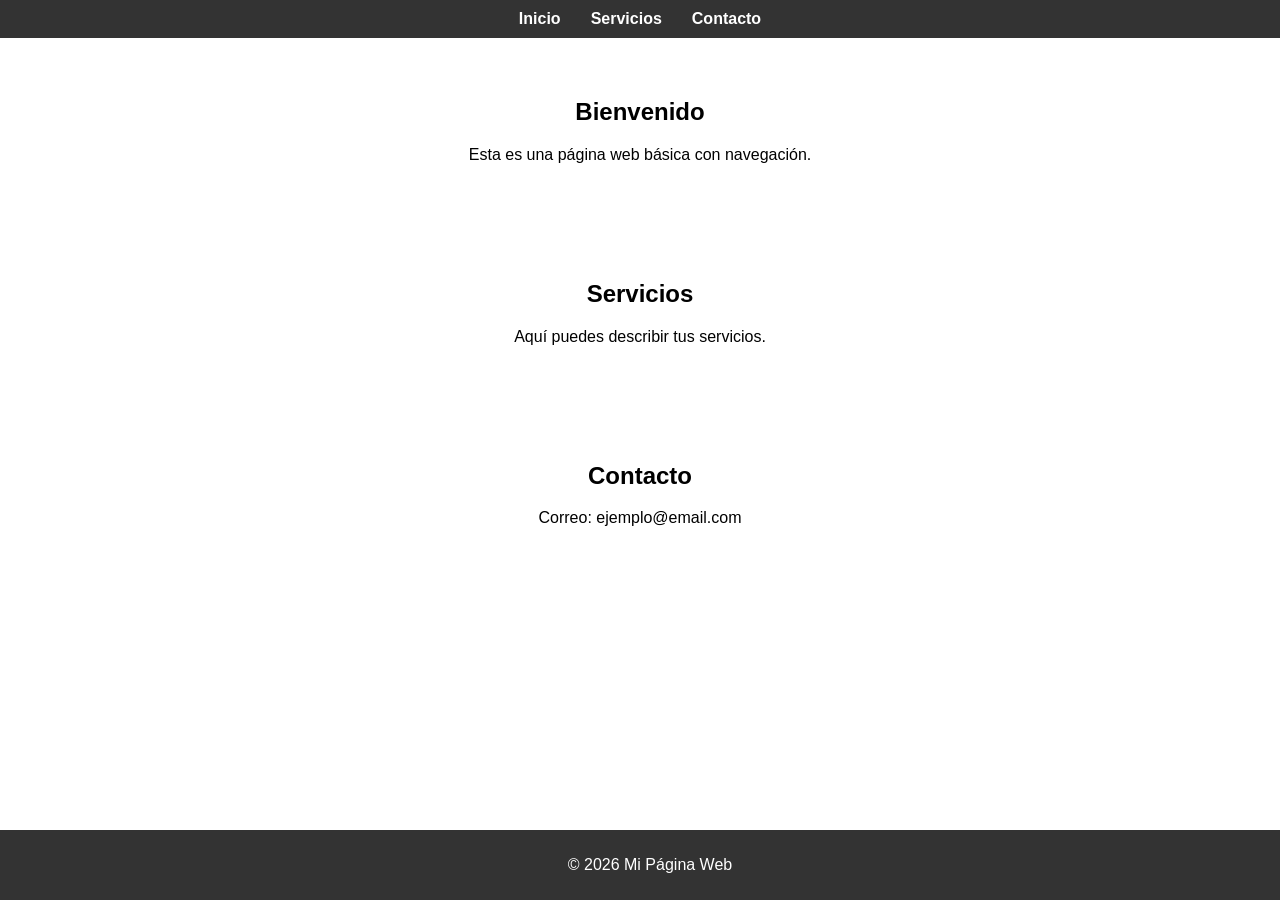
==== index.html @ aeb562b0 "inicio" ====
<!DOCTYPE html>
<html lang="es">
<head>
  <meta charset="UTF-8">
  <meta name="viewport" content="width=device-width, initial-scale=1.0">
  <title>Mi Página Web</title>
  <style>
    body {
      margin: 0;
      font-family: Arial, sans-serif;
    }
    header {
      background-color: #333;
      padding: 10px;
    }
    nav ul {
      list-style: none;
      display: flex;
      justify-content: center;
      padding: 0;
      margin: 0;
    }
    nav ul li {
      margin: 0 15px;
    }
    nav ul li a {
      color: white;
      text-decoration: none;
      font-weight: bold;
    }
    nav ul li a:hover {
      text-decoration: underline;
    }
    section {
      padding: 40px;
      text-align: center;
    }
    footer {
      background-color: #333;
      color: white;
      text-align: center;
      padding: 10px;
      position: fixed;
      bottom: 0;
      width: 100%;
    }
  </style>
</head>
<body>

  <header>
    <nav>
      <ul>
        <li><a href="#inicio">Inicio</a></li>
        <li><a href="#servicios">Servicios</a></li>
        <li><a href="#contacto">Contacto</a></li>
      </ul>
    </nav>

    <!-- Menú de navegación:
         - Inicio: lleva a la sección principal
         - Servicios: muestra lo que ofreces
         - Contacto: información o formulario -->
  </header>

  <section id="inicio">
    <h1>Bienvenido</h1>
    <p>Esta es una página web básica con navegación.</p>
  </section>

  <section id="servicios">
    <h1>Servicios</h1>
    <p>Aquí puedes describir tus servicios.</p>
  </section>

  <section id="contacto">
    <h1>Contacto</h1>
    <p>Correo: ejemplo@email.com</p>
  </section>

  <footer>
    <p>© 2026 Mi Página Web</p>
  </footer>

</body>
</html>
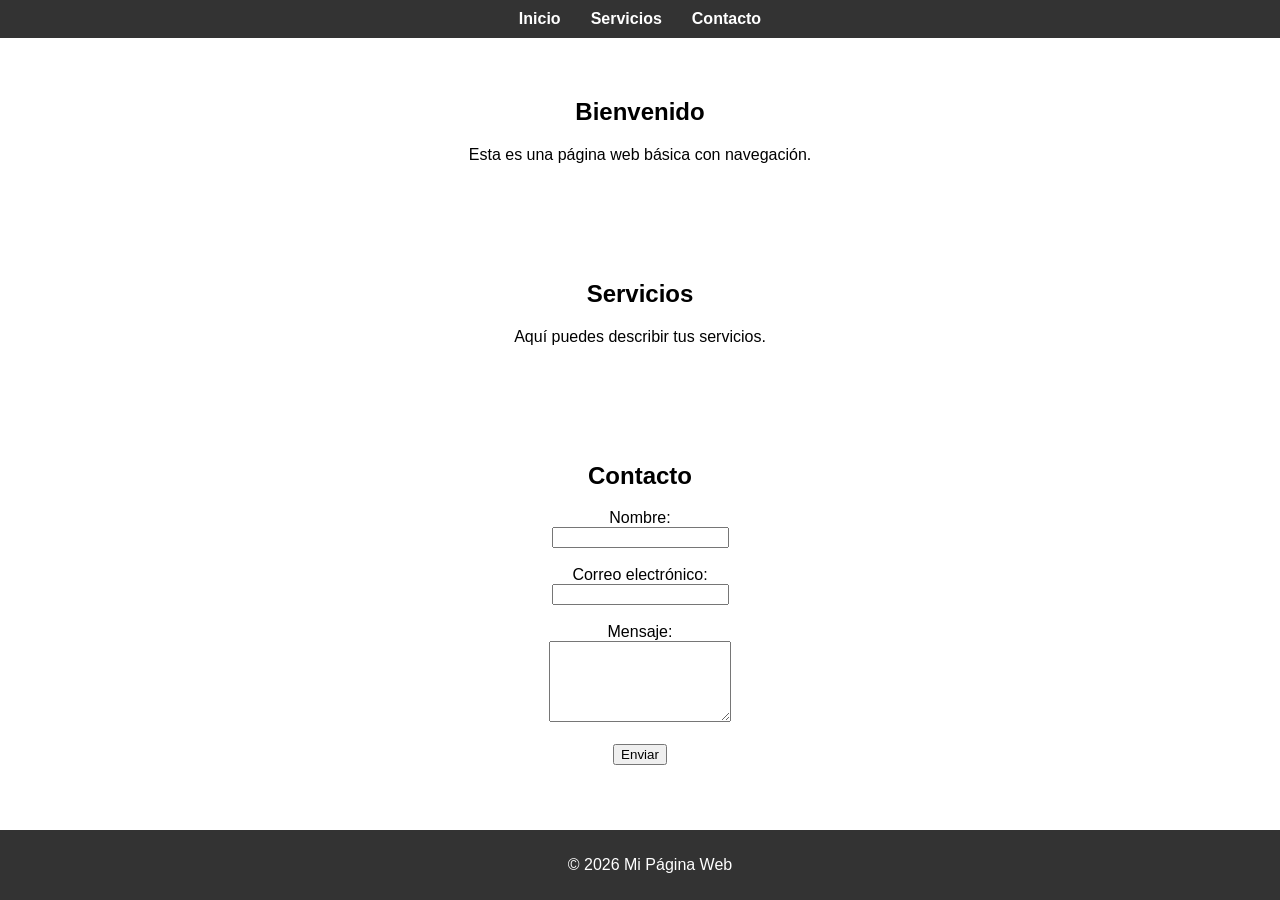
==== commit 97ca07d9: "inicio" ====
--- a/index.html
+++ b/index.html
@@ -75,7 +75,18 @@
 
   <section id="contacto">
     <h1>Contacto</h1>
-    <p>Correo: ejemplo@email.com</p>
+    <form>
+      <label for="nombre">Nombre:</label><br>
+      <input type="text" id="nombre" name="nombre" required><br><br>
+
+      <label for="email">Correo electrónico:</label><br>
+      <input type="email" id="email" name="email" required><br><br>
+
+      <label for="mensaje">Mensaje:</label><br>
+      <textarea id="mensaje" name="mensaje" rows="5" required></textarea><br><br>
+
+      <button type="submit">Enviar</button>
+    </form>
   </section>
 
   <footer>
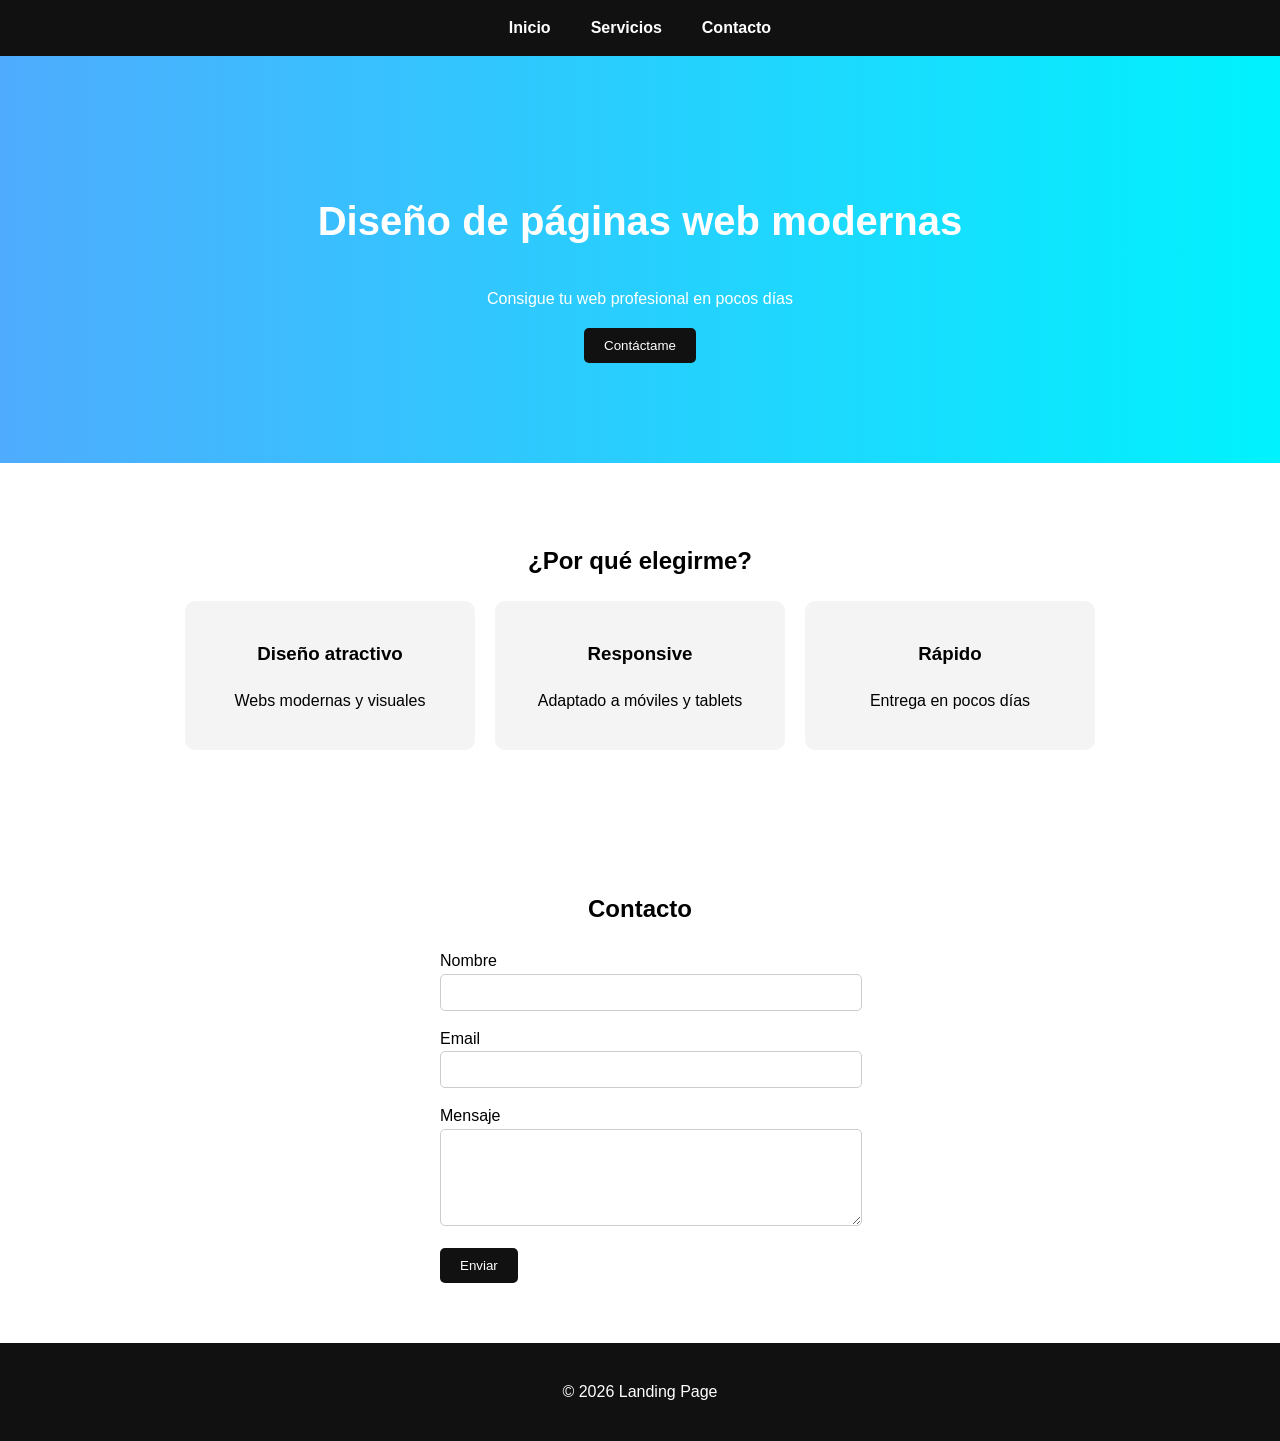
==== commit c8b4f095: "inicio" ====
--- a/index.html
+++ b/index.html
@@ -3,95 +3,158 @@
 <head>
   <meta charset="UTF-8">
   <meta name="viewport" content="width=device-width, initial-scale=1.0">
-  <title>Mi Página Web</title>
+  <title>Landing Page</title>
   <style>
     body {
       margin: 0;
       font-family: Arial, sans-serif;
+      line-height: 1.6;
     }
+
     header {
-      background-color: #333;
-      padding: 10px;
+      background: #111;
+      padding: 15px;
+      position: sticky;
+      top: 0;
     }
+
     nav ul {
-      list-style: none;
       display: flex;
       justify-content: center;
+      list-style: none;
+      margin: 0;
       padding: 0;
-      margin: 0;
     }
+
     nav ul li {
-      margin: 0 15px;
+      margin: 0 20px;
     }
+
     nav ul li a {
       color: white;
       text-decoration: none;
       font-weight: bold;
     }
-    nav ul li a:hover {
-      text-decoration: underline;
-    }
+
     section {
-      padding: 40px;
+      padding: 60px 20px;
       text-align: center;
     }
+
+    #hero {
+      background: linear-gradient(to right, #4facfe, #00f2fe);
+      color: white;
+      padding: 100px 20px;
+    }
+
+    #hero h1 {
+      font-size: 2.5em;
+    }
+
+    button {
+      padding: 10px 20px;
+      border: none;
+      background: #111;
+      color: white;
+      cursor: pointer;
+      border-radius: 5px;
+    }
+
+    button:hover {
+      background: #333;
+    }
+
+    .cards {
+      display: flex;
+      justify-content: center;
+      gap: 20px;
+      flex-wrap: wrap;
+    }
+
+    .card {
+      background: #f4f4f4;
+      padding: 20px;
+      border-radius: 10px;
+      width: 250px;
+    }
+
+    form {
+      max-width: 400px;
+      margin: auto;
+      text-align: left;
+    }
+
+    input, textarea {
+      width: 100%;
+      padding: 10px;
+      margin-bottom: 15px;
+      border: 1px solid #ccc;
+      border-radius: 5px;
+    }
+
     footer {
-      background-color: #333;
+      background: #111;
       color: white;
+      padding: 20px;
       text-align: center;
-      padding: 10px;
-      position: fixed;
-      bottom: 0;
-      width: 100%;
     }
   </style>
 </head>
 <body>
 
-  <header>
-    <nav>
-      <ul>
-        <li><a href="#inicio">Inicio</a></li>
-        <li><a href="#servicios">Servicios</a></li>
-        <li><a href="#contacto">Contacto</a></li>
-      </ul>
-    </nav>
+<header>
+  <nav>
+    <ul>
+      <li><a href="#hero">Inicio</a></li>
+      <li><a href="#beneficios">Servicios</a></li>
+      <li><a href="#contacto">Contacto</a></li>
+    </ul>
+  </nav>
+</header>
 
-    <!-- Menú de navegación:
-         - Inicio: lleva a la sección principal
-         - Servicios: muestra lo que ofreces
-         - Contacto: información o formulario -->
-  </header>
+<section id="hero">
+  <h1>Diseño de páginas web modernas</h1>
+  <p>Consigue tu web profesional en pocos días</p>
+  <a href="#contacto"><button>Contáctame</button></a>
+</section>
 
-  <section id="inicio">
-    <h1>Bienvenido</h1>
-    <p>Esta es una página web básica con navegación.</p>
-  </section>
+<section id="beneficios">
+  <h2>¿Por qué elegirme?</h2>
+  <div class="cards">
+    <div class="card">
+      <h3>Diseño atractivo</h3>
+      <p>Webs modernas y visuales</p>
+    </div>
+    <div class="card">
+      <h3>Responsive</h3>
+      <p>Adaptado a móviles y tablets</p>
+    </div>
+    <div class="card">
+      <h3>Rápido</h3>
+      <p>Entrega en pocos días</p>
+    </div>
+  </div>
+</section>
 
-  <section id="servicios">
-    <h1>Servicios</h1>
-    <p>Aquí puedes describir tus servicios.</p>
-  </section>
+<section id="contacto">
+  <h2>Contacto</h2>
+  <form>
+    <label>Nombre</label>
+    <input type="text" required>
 
-  <section id="contacto">
-    <h1>Contacto</h1>
-    <form>
-      <label for="nombre">Nombre:</label><br>
-      <input type="text" id="nombre" name="nombre" required><br><br>
+    <label>Email</label>
+    <input type="email" required>
 
-      <label for="email">Correo electrónico:</label><br>
-      <input type="email" id="email" name="email" required><br><br>
+    <label>Mensaje</label>
+    <textarea rows="5" required></textarea>
 
-      <label for="mensaje">Mensaje:</label><br>
-      <textarea id="mensaje" name="mensaje" rows="5" required></textarea><br><br>
+    <button type="submit">Enviar</button>
+  </form>
+</section>
 
-      <button type="submit">Enviar</button>
-    </form>
-  </section>
-
-  <footer>
-    <p>© 2026 Mi Página Web</p>
-  </footer>
+<footer>
+  <p>© 2026 Landing Page</p>
+</footer>
 
 </body>
-</html>
+</html>
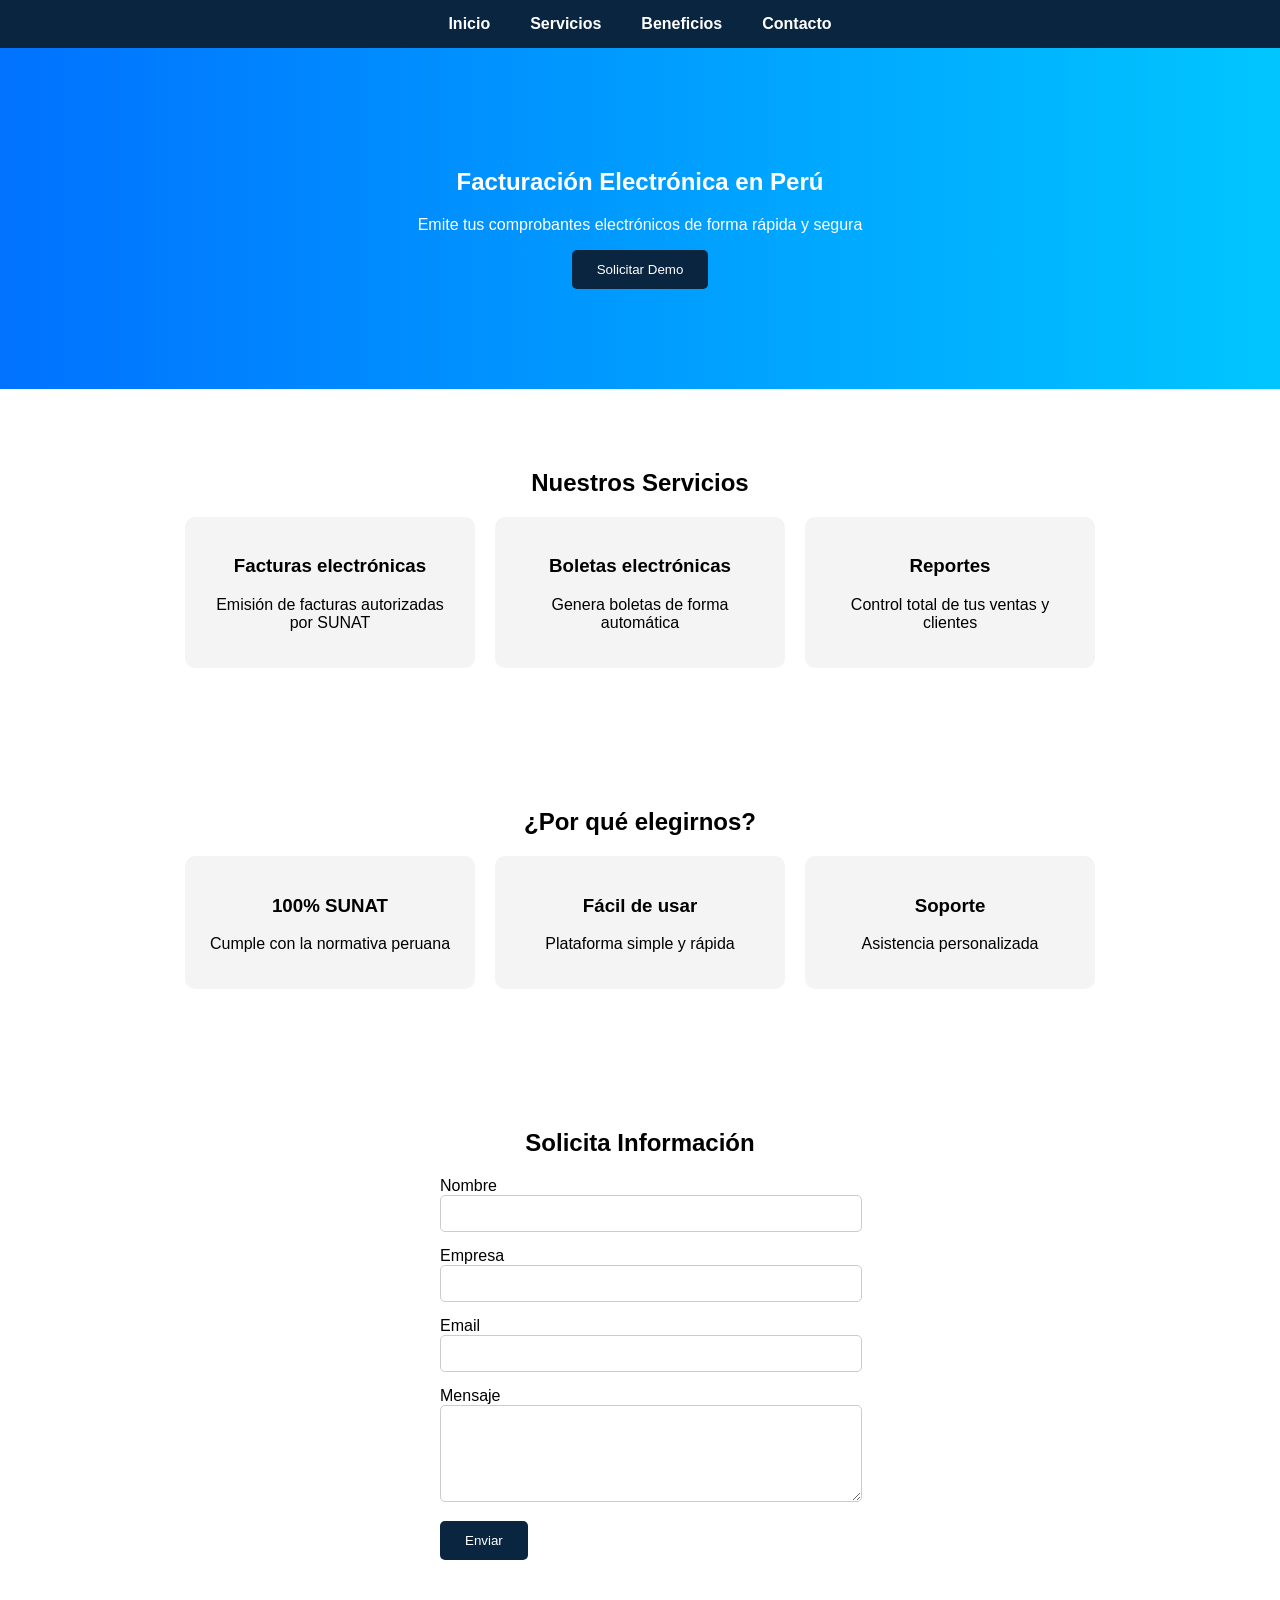
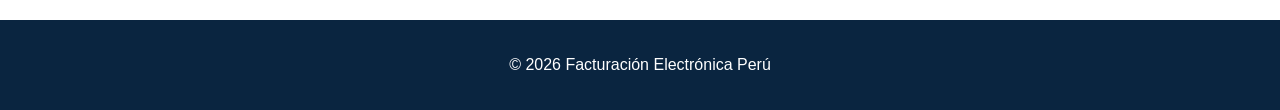
==== commit ba48a00e: "inicio" ====
--- a/index.html
+++ b/index.html
@@ -3,101 +3,48 @@
 <head>
   <meta charset="UTF-8">
   <meta name="viewport" content="width=device-width, initial-scale=1.0">
-  <title>Landing Page</title>
+  <title>Facturación Electrónica Perú</title>
   <style>
-    body {
-      margin: 0;
-      font-family: Arial, sans-serif;
-      line-height: 1.6;
-    }
+    body { margin:0; font-family: Arial, sans-serif; }
 
-    header {
-      background: #111;
-      padding: 15px;
-      position: sticky;
-      top: 0;
-    }
+    header { background:#0a2540; padding:15px; position:sticky; top:0; }
+    nav ul { display:flex; justify-content:center; list-style:none; margin:0; padding:0; }
+    nav ul li { margin:0 20px; }
+    nav ul li a { color:white; text-decoration:none; font-weight:bold; }
 
-    nav ul {
-      display: flex;
-      justify-content: center;
-      list-style: none;
-      margin: 0;
-      padding: 0;
-    }
-
-    nav ul li {
-      margin: 0 20px;
-    }
-
-    nav ul li a {
-      color: white;
-      text-decoration: none;
-      font-weight: bold;
-    }
-
-    section {
-      padding: 60px 20px;
-      text-align: center;
-    }
+    section { padding:60px 20px; text-align:center; }
 
     #hero {
-      background: linear-gradient(to right, #4facfe, #00f2fe);
-      color: white;
-      padding: 100px 20px;
-    }
-
-    #hero h1 {
-      font-size: 2.5em;
+      background: linear-gradient(to right, #0072ff, #00c6ff);
+      color:white;
+      padding:100px 20px;
     }
 
     button {
-      padding: 10px 20px;
-      border: none;
-      background: #111;
-      color: white;
-      cursor: pointer;
-      border-radius: 5px;
+      padding:12px 25px;
+      border:none;
+      background:#0a2540;
+      color:white;
+      border-radius:5px;
+      cursor:pointer;
     }
 
-    button:hover {
-      background: #333;
+    .cards { display:flex; justify-content:center; gap:20px; flex-wrap:wrap; }
+
+    .card {
+      background:#f4f4f4;
+      padding:20px;
+      border-radius:10px;
+      width:250px;
     }
 
-    .cards {
-      display: flex;
-      justify-content: center;
-      gap: 20px;
-      flex-wrap: wrap;
+    form { max-width:400px; margin:auto; text-align:left; }
+    input, textarea {
+      width:100%; padding:10px; margin-bottom:15px;
+      border:1px solid #ccc; border-radius:5px;
     }
 
-    .card {
-      background: #f4f4f4;
-      padding: 20px;
-      border-radius: 10px;
-      width: 250px;
-    }
-
-    form {
-      max-width: 400px;
-      margin: auto;
-      text-align: left;
-    }
-
-    input, textarea {
-      width: 100%;
-      padding: 10px;
-      margin-bottom: 15px;
-      border: 1px solid #ccc;
-      border-radius: 5px;
-    }
-
-    footer {
-      background: #111;
-      color: white;
-      padding: 20px;
-      text-align: center;
-    }
+    footer { background:#0a2540; color:white; text-align:center; padding:20px; }
   </style>
 </head>
 <body>
@@ -106,40 +53,62 @@
   <nav>
     <ul>
       <li><a href="#hero">Inicio</a></li>
-      <li><a href="#beneficios">Servicios</a></li>
+      <li><a href="#servicios">Servicios</a></li>
+      <li><a href="#beneficios">Beneficios</a></li>
       <li><a href="#contacto">Contacto</a></li>
     </ul>
   </nav>
 </header>
 
 <section id="hero">
-  <h1>Diseño de páginas web modernas</h1>
-  <p>Consigue tu web profesional en pocos días</p>
-  <a href="#contacto"><button>Contáctame</button></a>
+  <h1>Facturación Electrónica en Perú</h1>
+  <p>Emite tus comprobantes electrónicos de forma rápida y segura</p>
+  <a href="#contacto"><button>Solicitar Demo</button></a>
+</section>
+
+<section id="servicios">
+  <h2>Nuestros Servicios</h2>
+  <div class="cards">
+    <div class="card">
+      <h3>Facturas electrónicas</h3>
+      <p>Emisión de facturas autorizadas por SUNAT</p>
+    </div>
+    <div class="card">
+      <h3>Boletas electrónicas</h3>
+      <p>Genera boletas de forma automática</p>
+    </div>
+    <div class="card">
+      <h3>Reportes</h3>
+      <p>Control total de tus ventas y clientes</p>
+    </div>
+  </div>
 </section>
 
 <section id="beneficios">
-  <h2>¿Por qué elegirme?</h2>
+  <h2>¿Por qué elegirnos?</h2>
   <div class="cards">
     <div class="card">
-      <h3>Diseño atractivo</h3>
-      <p>Webs modernas y visuales</p>
+      <h3>100% SUNAT</h3>
+      <p>Cumple con la normativa peruana</p>
     </div>
     <div class="card">
-      <h3>Responsive</h3>
-      <p>Adaptado a móviles y tablets</p>
+      <h3>Fácil de usar</h3>
+      <p>Plataforma simple y rápida</p>
     </div>
     <div class="card">
-      <h3>Rápido</h3>
-      <p>Entrega en pocos días</p>
+      <h3>Soporte</h3>
+      <p>Asistencia personalizada</p>
     </div>
   </div>
 </section>
 
 <section id="contacto">
-  <h2>Contacto</h2>
+  <h2>Solicita Información</h2>
   <form>
     <label>Nombre</label>
+    <input type="text" required>
+
+    <label>Empresa</label>
     <input type="text" required>
 
     <label>Email</label>
@@ -153,7 +122,7 @@
 </section>
 
 <footer>
-  <p>© 2026 Landing Page</p>
+  <p>© 2026 Facturación Electrónica Perú</p>
 </footer>
 
 </body>
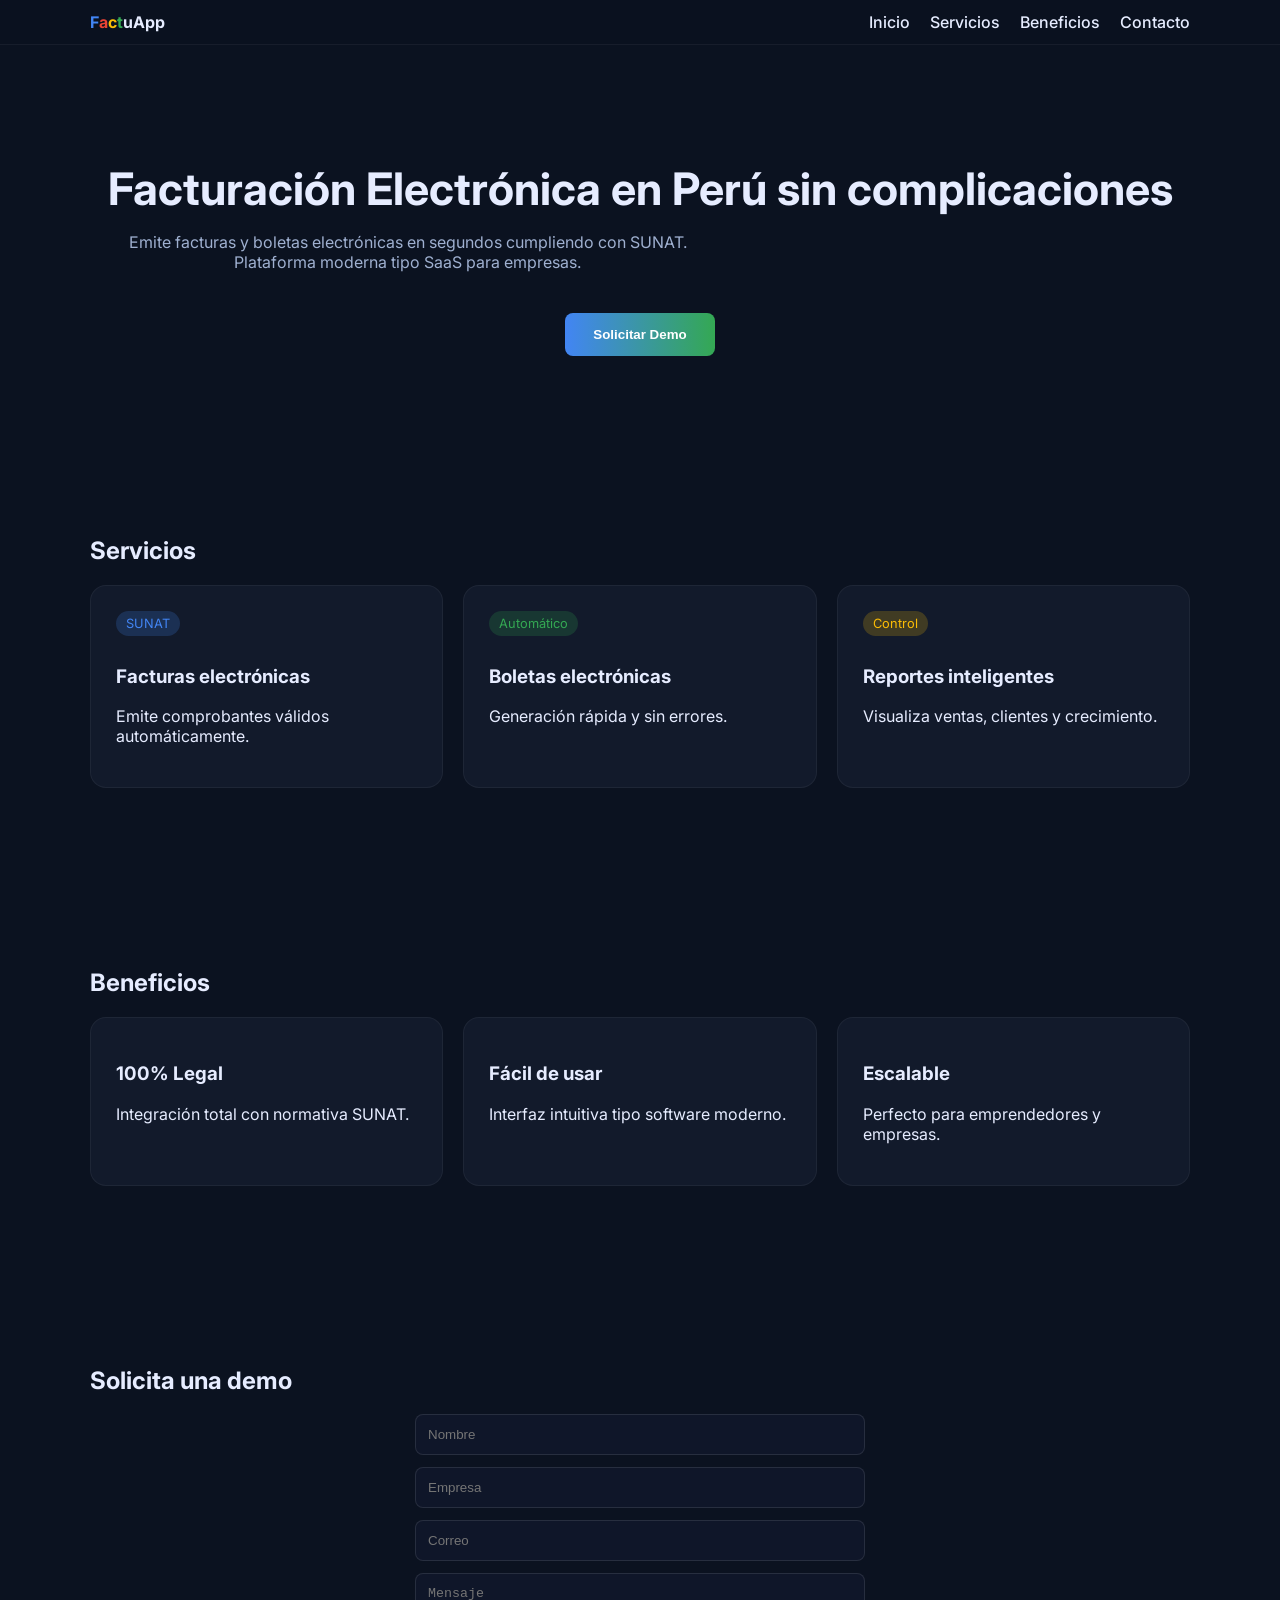
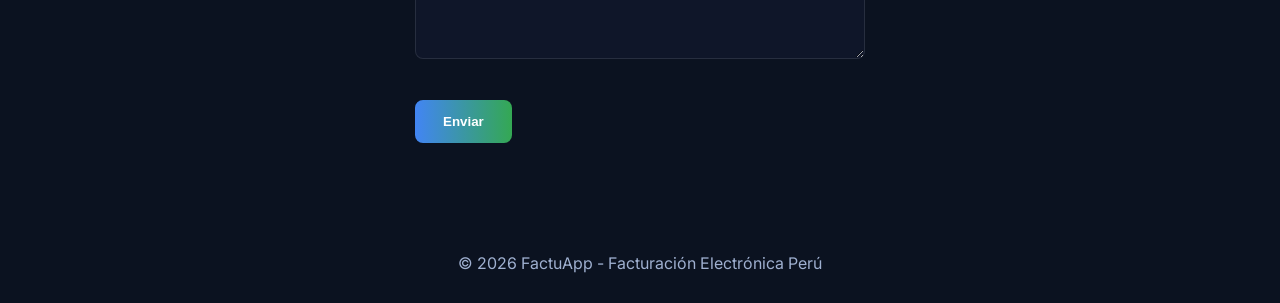
==== commit a3521901: "inicio" ====
--- a/index.html
+++ b/index.html
@@ -3,126 +3,156 @@
 <head>
   <meta charset="UTF-8">
   <meta name="viewport" content="width=device-width, initial-scale=1.0">
-  <title>Facturación Electrónica Perú</title>
+  <title>Facturación Electrónica Perú | SaaS</title>
+  <link href="https://fonts.googleapis.com/css2?family=Inter:wght@300;400;600;700&display=swap" rel="stylesheet">
   <style>
-    body { margin:0; font-family: Arial, sans-serif; }
-
-    header { background:#0a2540; padding:15px; position:sticky; top:0; }
-    nav ul { display:flex; justify-content:center; list-style:none; margin:0; padding:0; }
-    nav ul li { margin:0 20px; }
-    nav ul li a { color:white; text-decoration:none; font-weight:bold; }
-
-    section { padding:60px 20px; text-align:center; }
-
-    #hero {
-      background: linear-gradient(to right, #0072ff, #00c6ff);
-      color:white;
-      padding:100px 20px;
+    :root{
+      --g-blue:#4285F4; --g-red:#EA4335; --g-yellow:#FBBC05; --g-green:#34A853;
+      --bg:#0b1220; --card:#121a2b; --text:#e6ecff; --muted:#9fb0d0;
     }
 
-    button {
-      padding:12px 25px;
+    *{box-sizing:border-box}
+    body{margin:0;font-family:'Inter',sans-serif;background:var(--bg);color:var(--text)}
+
+    header{position:sticky;top:0;background:rgba(11,18,32,.9);backdrop-filter: blur(10px);padding:12px 20px;border-bottom:1px solid rgba(255,255,255,.05)}
+    nav{display:flex;justify-content:space-between;align-items:center;max-width:1100px;margin:auto}
+    nav ul{display:flex;list-style:none;margin:0;padding:0;gap:20px}
+    nav a{color:var(--text);text-decoration:none;font-weight:500}
+
+    .logo{font-weight:700}
+    .logo span:nth-child(1){color:var(--g-blue)}
+    .logo span:nth-child(2){color:var(--g-red)}
+    .logo span:nth-child(3){color:var(--g-yellow)}
+    .logo span:nth-child(4){color:var(--g-green)}
+
+    section{padding:80px 20px}
+    .container{max-width:1100px;margin:auto}
+
+    #hero{display:flex;flex-direction:column;align-items:center;text-align:center}
+    #hero h1{font-size:2.8em;margin-bottom:15px}
+    #hero p{color:var(--muted);max-width:600px}
+
+    .cta{
+      margin-top:25px;
+      padding:14px 28px;
       border:none;
-      background:#0a2540;
+      border-radius:8px;
+      background:linear-gradient(90deg,var(--g-blue),var(--g-green));
       color:white;
-      border-radius:5px;
+      font-weight:600;
       cursor:pointer;
     }
 
-    .cards { display:flex; justify-content:center; gap:20px; flex-wrap:wrap; }
+    .grid{display:grid;grid-template-columns:repeat(auto-fit,minmax(250px,1fr));gap:20px}
 
-    .card {
-      background:#f4f4f4;
-      padding:20px;
-      border-radius:10px;
-      width:250px;
+    .card{
+      background:var(--card);
+      padding:25px;
+      border-radius:16px;
+      border:1px solid rgba(255,255,255,.05);
+      transition:.3s;
     }
 
-    form { max-width:400px; margin:auto; text-align:left; }
-    input, textarea {
-      width:100%; padding:10px; margin-bottom:15px;
-      border:1px solid #ccc; border-radius:5px;
+    .card:hover{transform:translateY(-5px)}
+
+    .badge{display:inline-block;padding:5px 10px;border-radius:20px;font-size:.8em;margin-bottom:10px}
+    .blue{background:rgba(66,133,244,.2);color:var(--g-blue)}
+    .green{background:rgba(52,168,83,.2);color:var(--g-green)}
+    .yellow{background:rgba(251,188,5,.2);color:var(--g-yellow)}
+
+    form{max-width:450px;margin:auto}
+    input,textarea{
+      width:100%;padding:12px;margin-bottom:12px;
+      border-radius:8px;border:1px solid rgba(255,255,255,.1);
+      background:#0f1629;color:white;
     }
 
-    footer { background:#0a2540; color:white; text-align:center; padding:20px; }
+    footer{padding:30px;text-align:center;color:var(--muted)}
+
   </style>
 </head>
 <body>
 
 <header>
   <nav>
+    <div class="logo">
+      <span>F</span><span>a</span><span>c</span><span>t</span>uApp
+    </div>
     <ul>
       <li><a href="#hero">Inicio</a></li>
-      <li><a href="#servicios">Servicios</a></li>
-      <li><a href="#beneficios">Beneficios</a></li>
-      <li><a href="#contacto">Contacto</a></li>
+      <li><a href="#features">Servicios</a></li>
+      <li><a href="#benefits">Beneficios</a></li>
+      <li><a href="#contact">Contacto</a></li>
     </ul>
   </nav>
 </header>
 
 <section id="hero">
-  <h1>Facturación Electrónica en Perú</h1>
-  <p>Emite tus comprobantes electrónicos de forma rápida y segura</p>
-  <a href="#contacto"><button>Solicitar Demo</button></a>
+  <div class="container">
+    <h1>Facturación Electrónica en Perú sin complicaciones</h1>
+    <p>Emite facturas y boletas electrónicas en segundos cumpliendo con SUNAT. Plataforma moderna tipo SaaS para empresas.</p>
+    <a href="#contact"><button class="cta">Solicitar Demo</button></a>
+  </div>
 </section>
 
-<section id="servicios">
-  <h2>Nuestros Servicios</h2>
-  <div class="cards">
-    <div class="card">
-      <h3>Facturas electrónicas</h3>
-      <p>Emisión de facturas autorizadas por SUNAT</p>
-    </div>
-    <div class="card">
-      <h3>Boletas electrónicas</h3>
-      <p>Genera boletas de forma automática</p>
-    </div>
-    <div class="card">
-      <h3>Reportes</h3>
-      <p>Control total de tus ventas y clientes</p>
+<section id="features">
+  <div class="container">
+    <h2>Servicios</h2>
+    <div class="grid">
+      <div class="card">
+        <div class="badge blue">SUNAT</div>
+        <h3>Facturas electrónicas</h3>
+        <p>Emite comprobantes válidos automáticamente.</p>
+      </div>
+      <div class="card">
+        <div class="badge green">Automático</div>
+        <h3>Boletas electrónicas</h3>
+        <p>Generación rápida y sin errores.</p>
+      </div>
+      <div class="card">
+        <div class="badge yellow">Control</div>
+        <h3>Reportes inteligentes</h3>
+        <p>Visualiza ventas, clientes y crecimiento.</p>
+      </div>
     </div>
   </div>
 </section>
 
-<section id="beneficios">
-  <h2>¿Por qué elegirnos?</h2>
-  <div class="cards">
-    <div class="card">
-      <h3>100% SUNAT</h3>
-      <p>Cumple con la normativa peruana</p>
-    </div>
-    <div class="card">
-      <h3>Fácil de usar</h3>
-      <p>Plataforma simple y rápida</p>
-    </div>
-    <div class="card">
-      <h3>Soporte</h3>
-      <p>Asistencia personalizada</p>
+<section id="benefits">
+  <div class="container">
+    <h2>Beneficios</h2>
+    <div class="grid">
+      <div class="card">
+        <h3>100% Legal</h3>
+        <p>Integración total con normativa SUNAT.</p>
+      </div>
+      <div class="card">
+        <h3>Fácil de usar</h3>
+        <p>Interfaz intuitiva tipo software moderno.</p>
+      </div>
+      <div class="card">
+        <h3>Escalable</h3>
+        <p>Perfecto para emprendedores y empresas.</p>
+      </div>
     </div>
   </div>
 </section>
 
-<section id="contacto">
-  <h2>Solicita Información</h2>
-  <form>
-    <label>Nombre</label>
-    <input type="text" required>
-
-    <label>Empresa</label>
-    <input type="text" required>
-
-    <label>Email</label>
-    <input type="email" required>
-
-    <label>Mensaje</label>
-    <textarea rows="5" required></textarea>
-
-    <button type="submit">Enviar</button>
-  </form>
+<section id="contact">
+  <div class="container">
+    <h2>Solicita una demo</h2>
+    <form>
+      <input type="text" placeholder="Nombre" required>
+      <input type="text" placeholder="Empresa" required>
+      <input type="email" placeholder="Correo" required>
+      <textarea rows="4" placeholder="Mensaje"></textarea>
+      <button class="cta">Enviar</button>
+    </form>
+  </div>
 </section>
 
 <footer>
-  <p>© 2026 Facturación Electrónica Perú</p>
+  © 2026 FactuApp - Facturación Electrónica Perú
 </footer>
 
 </body>
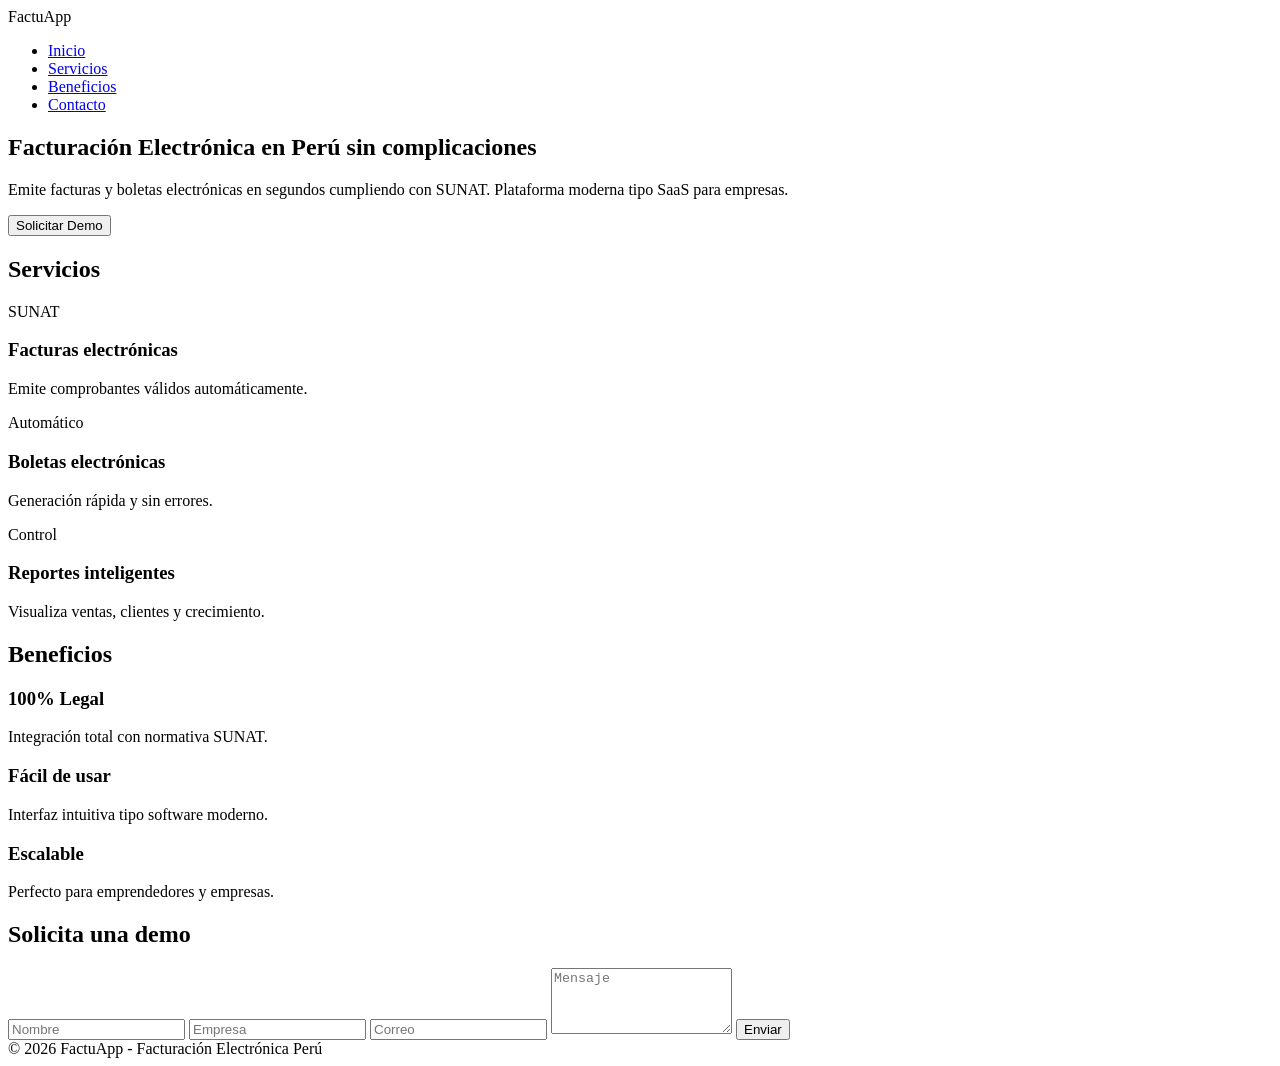
==== commit caf4d4ae: "cambio" ====
--- a/index.html
+++ b/index.html
@@ -5,71 +5,6 @@
   <meta name="viewport" content="width=device-width, initial-scale=1.0">
   <title>Facturación Electrónica Perú | SaaS</title>
   <link href="https://fonts.googleapis.com/css2?family=Inter:wght@300;400;600;700&display=swap" rel="stylesheet">
-  <style>
-    :root{
-      --g-blue:#4285F4; --g-red:#EA4335; --g-yellow:#FBBC05; --g-green:#34A853;
-      --bg:#0b1220; --card:#121a2b; --text:#e6ecff; --muted:#9fb0d0;
-    }
-
-    *{box-sizing:border-box}
-    body{margin:0;font-family:'Inter',sans-serif;background:var(--bg);color:var(--text)}
-
-    header{position:sticky;top:0;background:rgba(11,18,32,.9);backdrop-filter: blur(10px);padding:12px 20px;border-bottom:1px solid rgba(255,255,255,.05)}
-    nav{display:flex;justify-content:space-between;align-items:center;max-width:1100px;margin:auto}
-    nav ul{display:flex;list-style:none;margin:0;padding:0;gap:20px}
-    nav a{color:var(--text);text-decoration:none;font-weight:500}
-
-    .logo{font-weight:700}
-    .logo span:nth-child(1){color:var(--g-blue)}
-    .logo span:nth-child(2){color:var(--g-red)}
-    .logo span:nth-child(3){color:var(--g-yellow)}
-    .logo span:nth-child(4){color:var(--g-green)}
-
-    section{padding:80px 20px}
-    .container{max-width:1100px;margin:auto}
-
-    #hero{display:flex;flex-direction:column;align-items:center;text-align:center}
-    #hero h1{font-size:2.8em;margin-bottom:15px}
-    #hero p{color:var(--muted);max-width:600px}
-
-    .cta{
-      margin-top:25px;
-      padding:14px 28px;
-      border:none;
-      border-radius:8px;
-      background:linear-gradient(90deg,var(--g-blue),var(--g-green));
-      color:white;
-      font-weight:600;
-      cursor:pointer;
-    }
-
-    .grid{display:grid;grid-template-columns:repeat(auto-fit,minmax(250px,1fr));gap:20px}
-
-    .card{
-      background:var(--card);
-      padding:25px;
-      border-radius:16px;
-      border:1px solid rgba(255,255,255,.05);
-      transition:.3s;
-    }
-
-    .card:hover{transform:translateY(-5px)}
-
-    .badge{display:inline-block;padding:5px 10px;border-radius:20px;font-size:.8em;margin-bottom:10px}
-    .blue{background:rgba(66,133,244,.2);color:var(--g-blue)}
-    .green{background:rgba(52,168,83,.2);color:var(--g-green)}
-    .yellow{background:rgba(251,188,5,.2);color:var(--g-yellow)}
-
-    form{max-width:450px;margin:auto}
-    input,textarea{
-      width:100%;padding:12px;margin-bottom:12px;
-      border-radius:8px;border:1px solid rgba(255,255,255,.1);
-      background:#0f1629;color:white;
-    }
-
-    footer{padding:30px;text-align:center;color:var(--muted)}
-
-  </style>
 </head>
 <body>
 
@@ -156,4 +91,4 @@
 </footer>
 
 </body>
-</html>+</html>
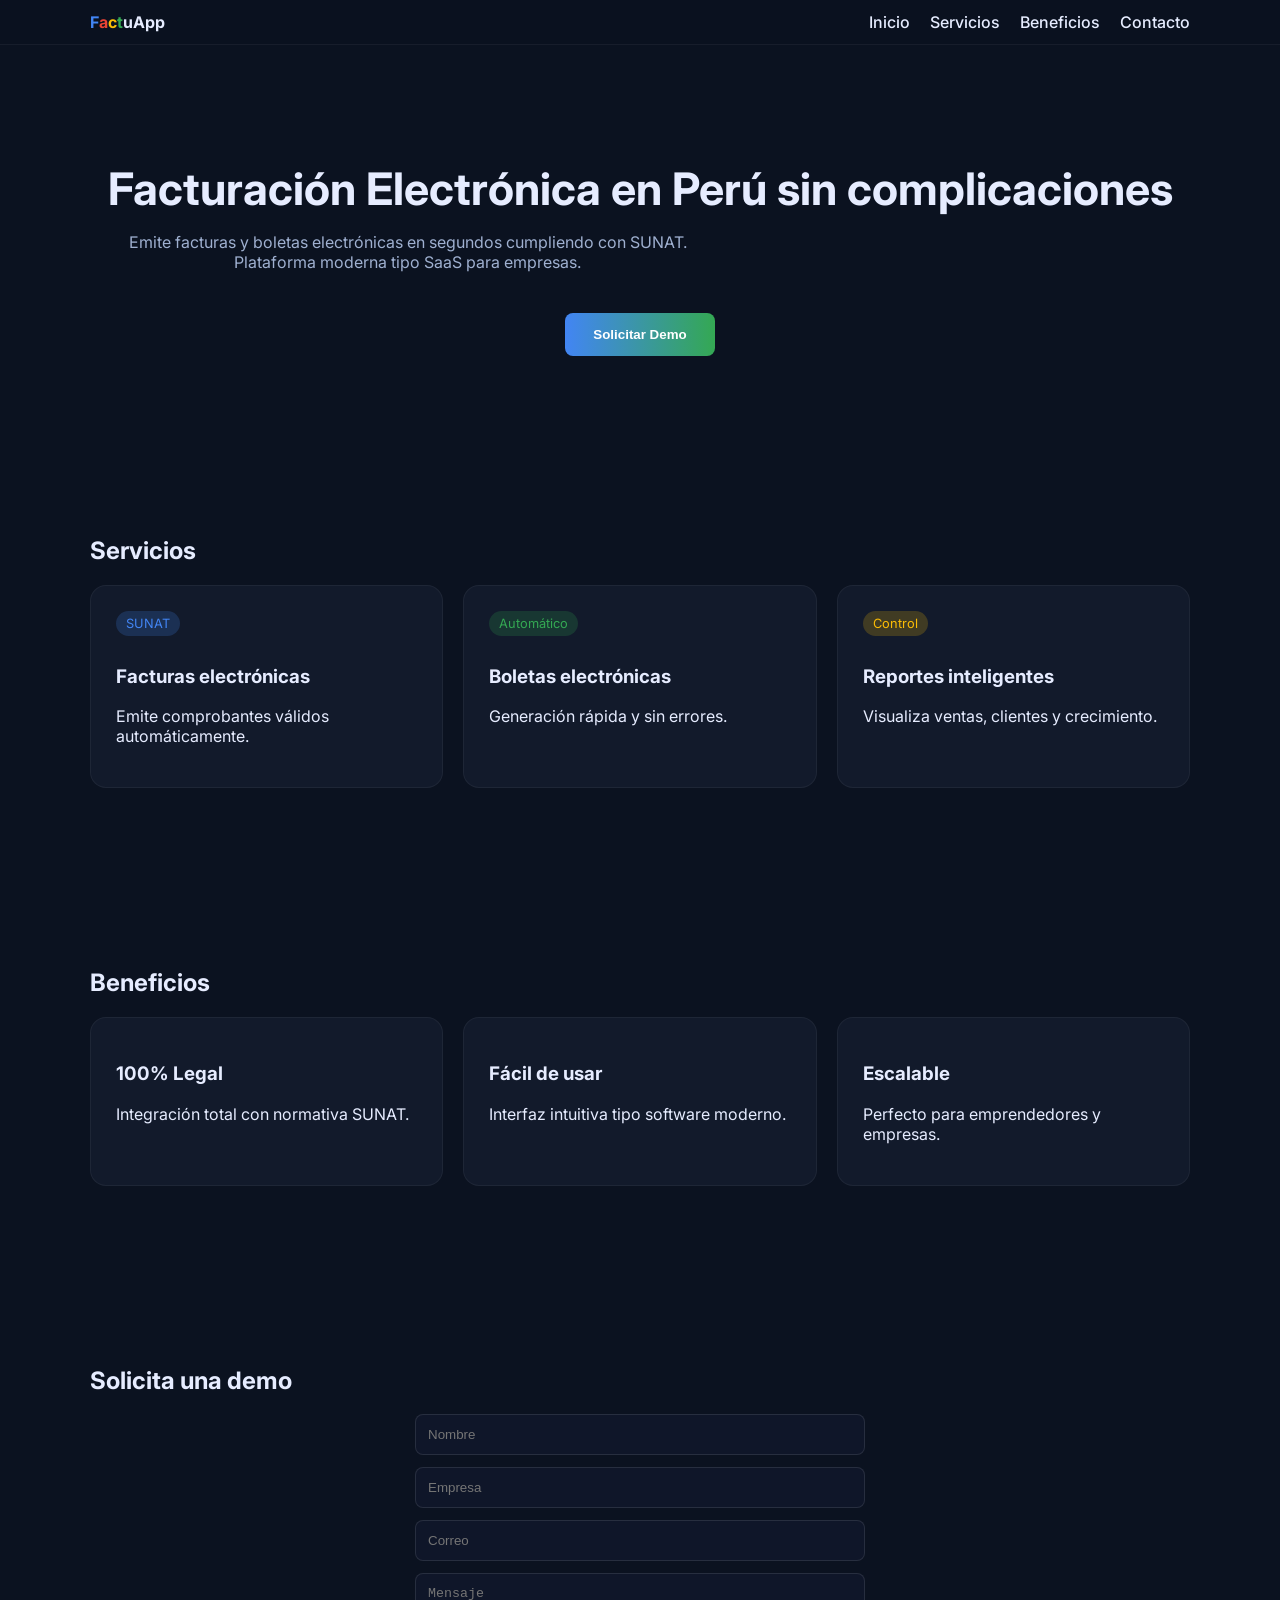
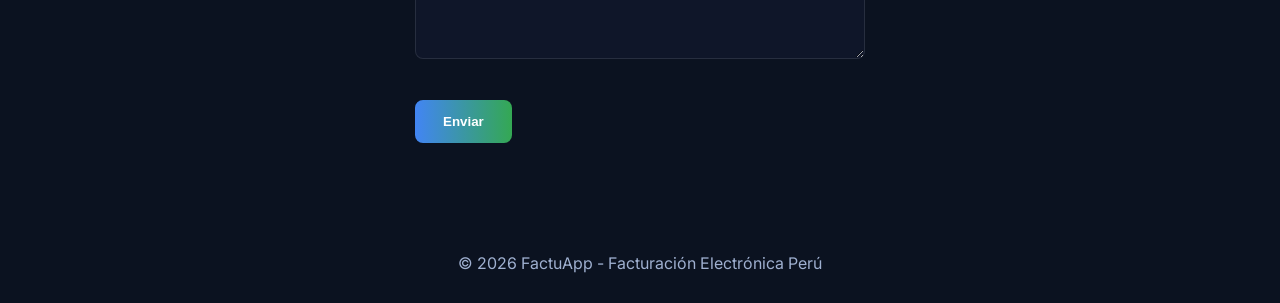
==== commit afbe5d70: "agrego link style" ====
--- a/index.html
+++ b/index.html
@@ -5,6 +5,7 @@
   <meta name="viewport" content="width=device-width, initial-scale=1.0">
   <title>Facturación Electrónica Perú | SaaS</title>
   <link href="https://fonts.googleapis.com/css2?family=Inter:wght@300;400;600;700&display=swap" rel="stylesheet">
+  <link rel="stylesheet" href="style/style.css">
 </head>
 <body>
 
--- a/style/style.css
+++ b/style/style.css
@@ -0,0 +1,225 @@
+:root {
+    --g-blue: #4285F4;
+    --g-red: #EA4335;
+    --g-yellow: #FBBC05;
+    --g-green: #34A853;
+    --bg: #0b1220;
+    --card: #121a2b;
+    --text: #e6ecff;
+    --muted: #9fb0d0;
+}
+
+* {
+    box-sizing: border-box
+}
+
+body {
+    margin: 0;
+    font-family: 'Inter', sans-serif;
+    background: var(--bg);
+    color: var(--text)
+}
+
+header {
+    position: sticky;
+    top: 0;
+    background: rgba(11, 18, 32, .9);
+    backdrop-filter: blur(10px);
+    padding: 12px 20px;
+    border-bottom: 1px solid rgba(255, 255, 255, .05)
+}
+
+nav {
+    display: flex;
+    justify-content: space-between;
+    align-items: center;
+    max-width: 1100px;
+    margin: auto
+}
+
+nav ul {
+    display: flex;
+    list-style: none;
+    margin: 0;
+    padding: 0;
+    gap: 20px
+}
+
+nav a {
+    color: var(--text);
+    text-decoration: none;
+    font-weight: 500
+}
+
+.logo {
+    font-weight: 700
+}
+
+.logo span:nth-child(1) {
+    color: var(--g-blue)
+}
+
+.logo span:nth-child(2) {
+    color: var(--g-red)
+}
+
+.logo span:nth-child(3) {
+    color: var(--g-yellow)
+}
+
+.logo span:nth-child(4) {
+    color: var(--g-green)
+}
+
+section {
+    padding: 80px 20px
+}
+
+.container {
+    max-width: 1100px;
+    margin: auto
+}
+
+#hero {
+    display: flex;
+    flex-direction: column;
+    align-items: center;
+    text-align: center
+}
+
+#hero h1 {
+    font-size: 2.8em;
+    margin-bottom: 15px
+}
+
+#hero p {
+    color: var(--muted);
+    max-width: 600px
+}
+
+.cta {
+    margin-top: 25px;
+    padding: 14px 28px;
+    border: none;
+    border-radius: 8px;
+    background: linear-gradient(90deg, var(--g-blue), var(--g-green));
+    color: white;
+    font-weight: 600;
+    cursor: pointer;
+}
+
+.grid {
+    display: grid;
+    grid-template-columns: repeat(auto-fit, minmax(250px, 1fr));
+    gap: 20px
+}
+
+.card {
+    background: var(--card);
+    padding: 25px;
+    border-radius: 16px;
+    border: 1px solid rgba(255, 255, 255, .05);
+    transition: .3s;
+}
+
+.card:hover {
+    transform: translateY(-5px)
+}
+
+.badge {
+    display: inline-block;
+    padding: 5px 10px;
+    border-radius: 20px;
+    font-size: .8em;
+    margin-bottom: 10px
+}
+
+.blue {
+    background: rgba(66, 133, 244, .2);
+    color: var(--g-blue)
+}
+
+.green {
+    background: rgba(52, 168, 83, .2);
+    color: var(--g-green)
+}
+
+.yellow {
+    background: rgba(251, 188, 5, .2);
+    color: var(--g-yellow)
+}
+
+form {
+    max-width: 450px;
+    margin: auto
+}
+
+input,
+textarea {
+    width: 100%;
+    padding: 12px;
+    margin-bottom: 12px;
+    border-radius: 8px;
+    border: 1px solid rgba(255, 255, 255, .1);
+    background: #0f1629;
+    color: white;
+}
+
+footer {
+    padding: 30px;
+    text-align: center;
+    color: var(--muted)
+}
+
+
+/* RESPONSIVE */
+@media (max-width: 900px) {
+    #hero h1 {
+        font-size: 2.2em
+    }
+
+    nav ul {
+        gap: 12px
+    }
+}
+
+@media (max-width: 700px) {
+    nav {
+        flex-direction: column;
+        gap: 10px
+    }
+
+    nav ul {
+        flex-wrap: wrap;
+        justify-content: center
+    }
+}
+
+@media (max-width: 600px) {
+    section {
+        padding: 60px 15px
+    }
+
+    #hero h1 {
+        font-size: 1.8em
+    }
+
+    #hero p {
+        font-size: 0.95em
+    }
+
+    .cta {
+        width: 100%
+    }
+}
+
+@media (max-width: 480px) {
+    .card {
+        padding: 20px
+    }
+
+    input,
+    textarea {
+        font-size: 0.95em
+    }
+}
